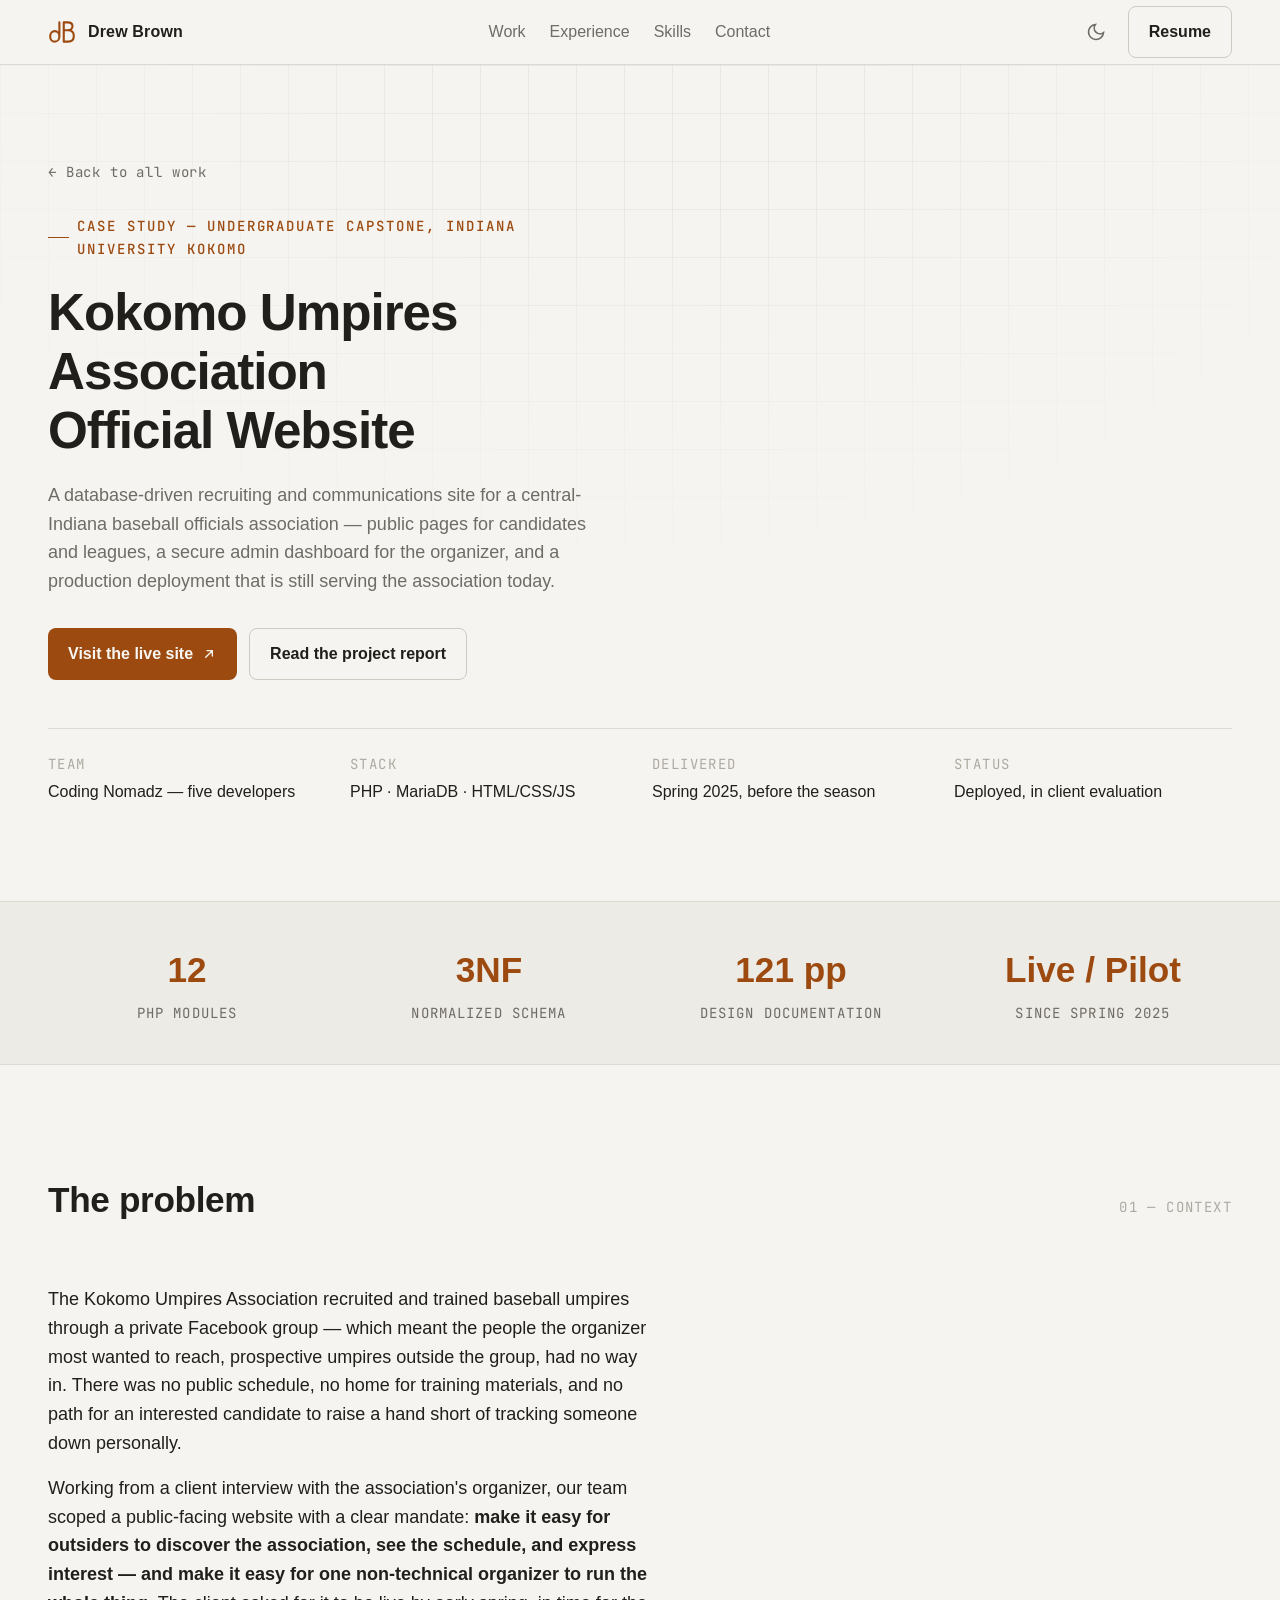
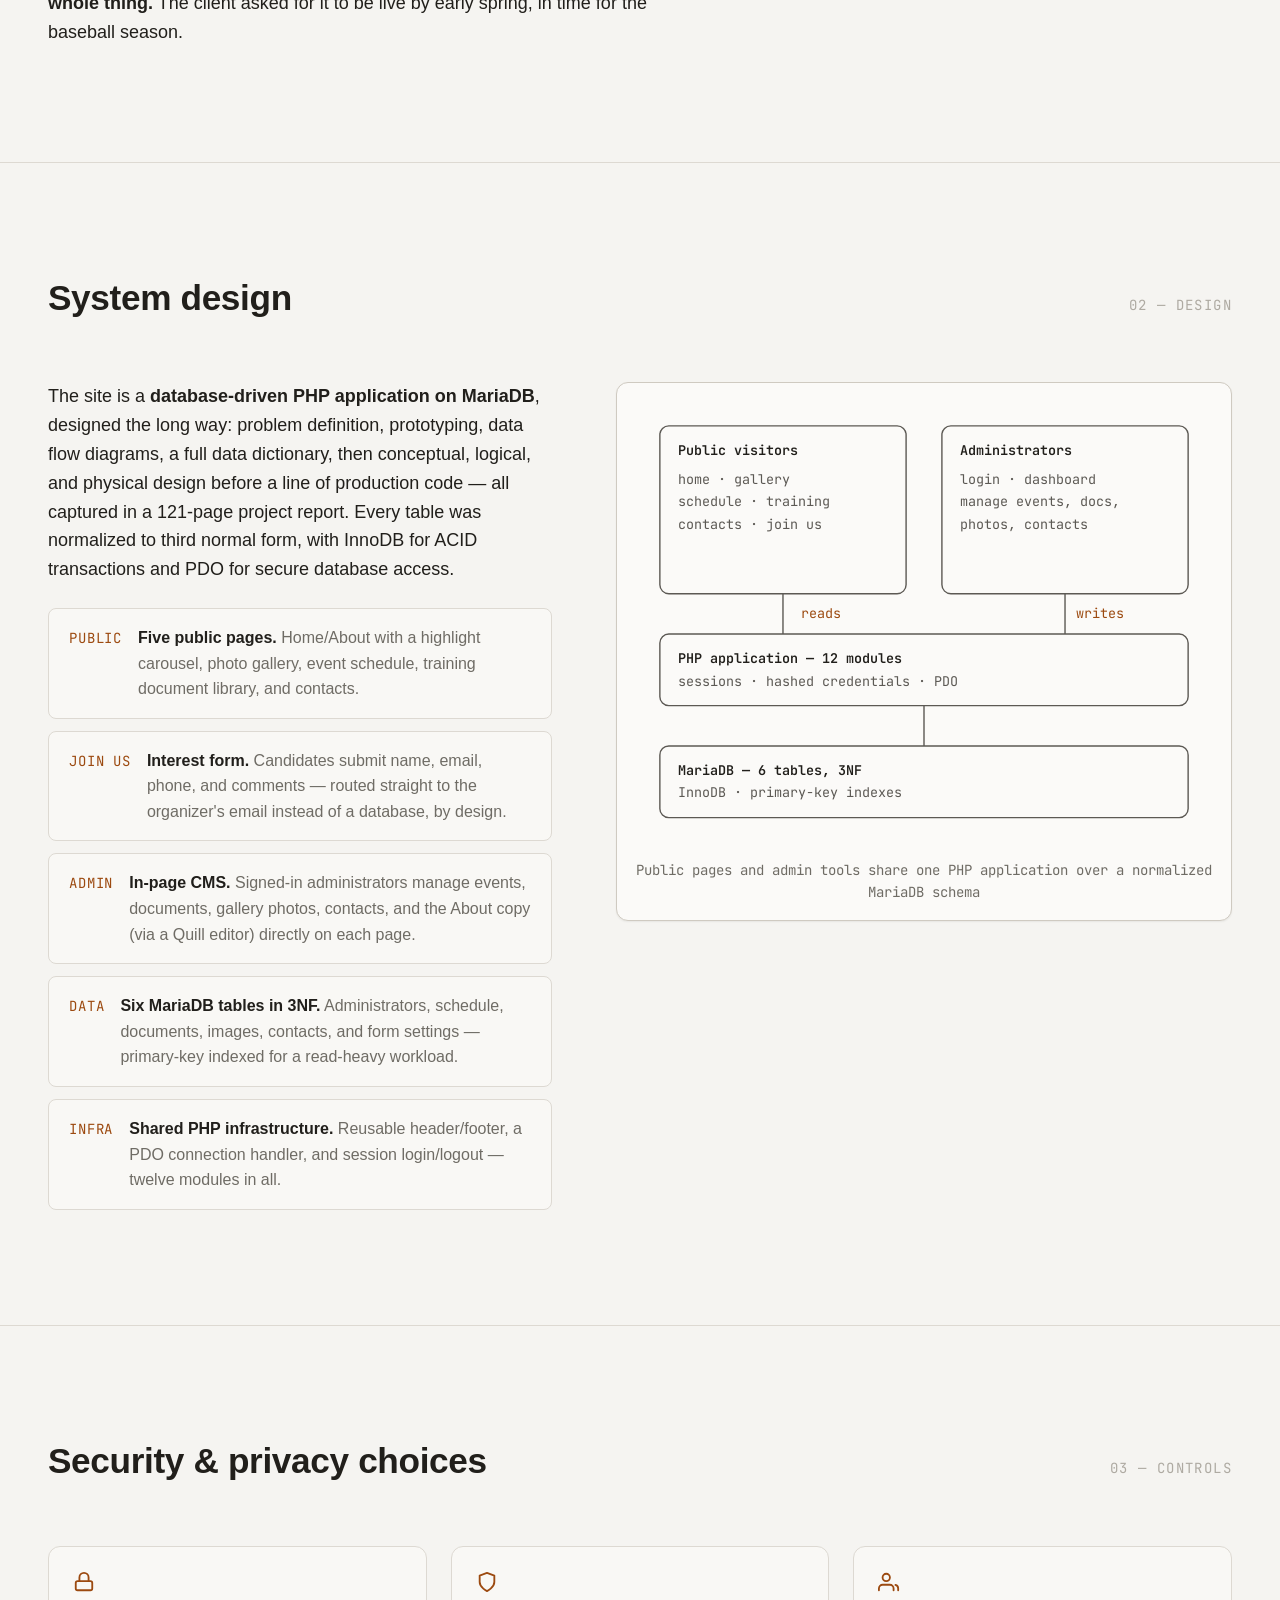
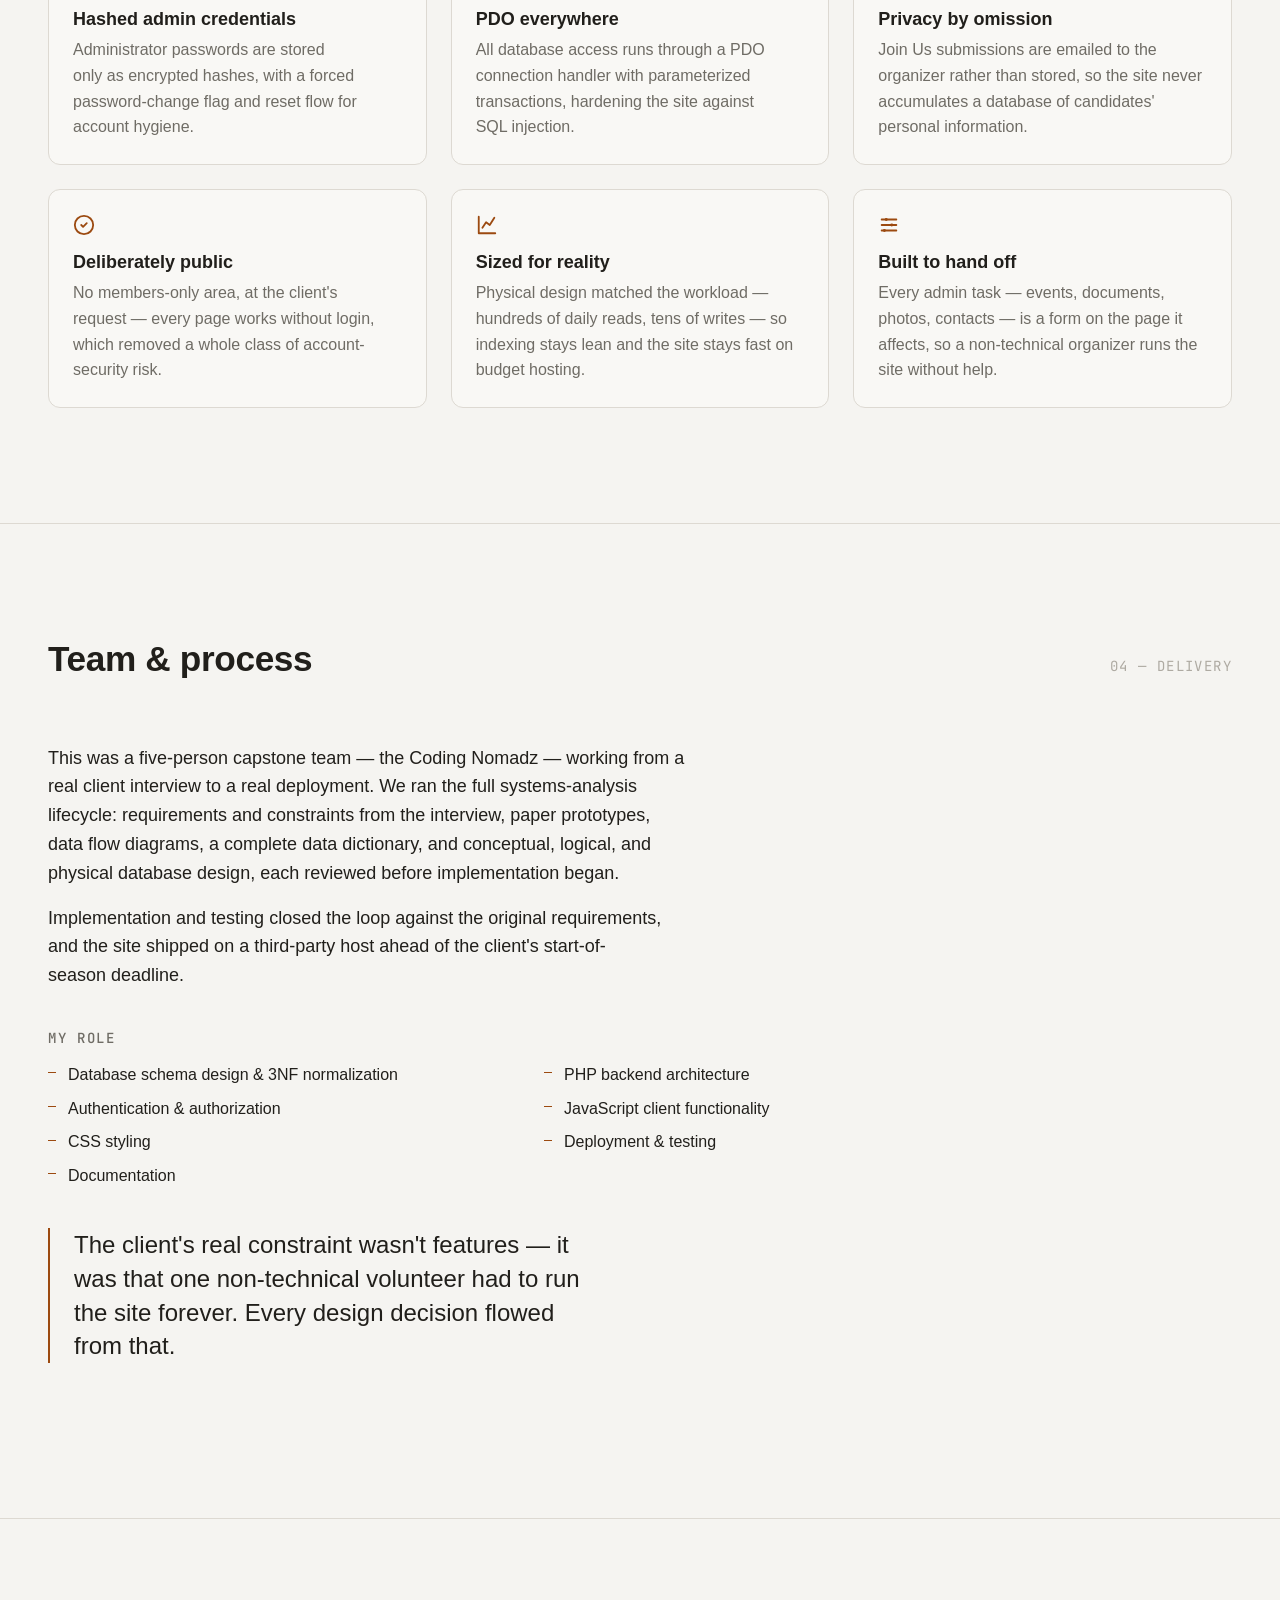
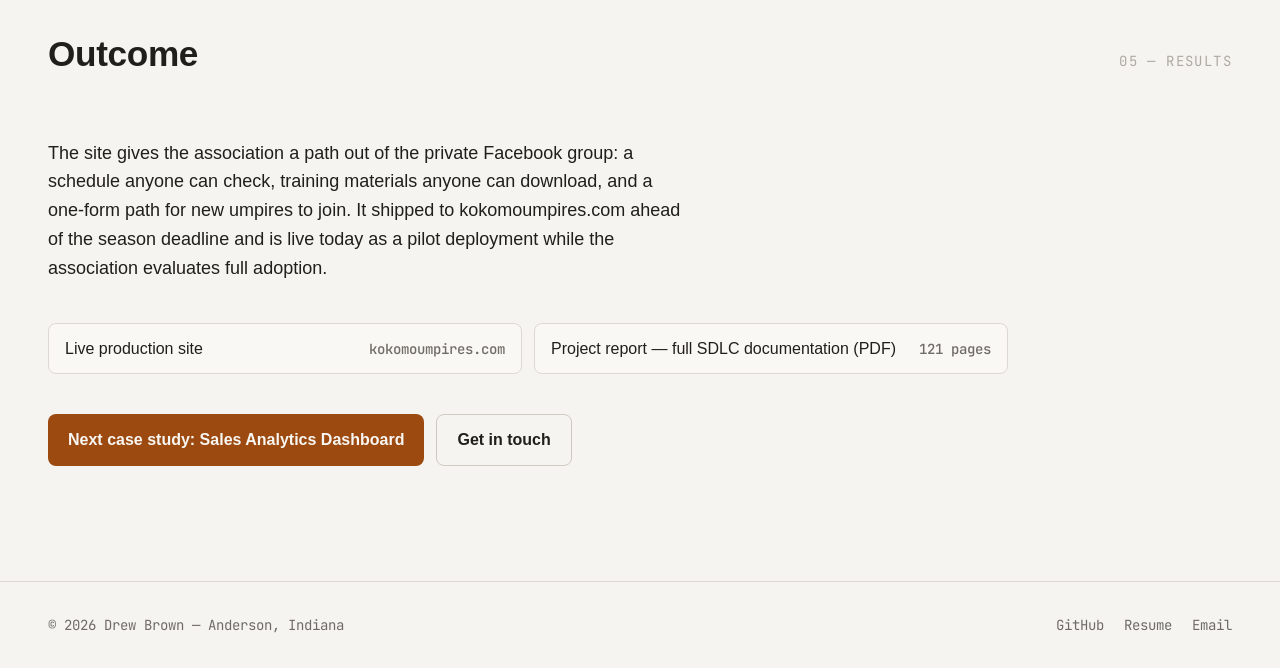
==== projects/kokomo-umpires.html @ 5def9eaa "feat(site): initial working site" ====
<!doctype html>
<html lang="en">
<head>
  <meta charset="utf-8" />
  <meta name="viewport" content="width=device-width, initial-scale=1" />
  <title>Kokomo Umpires Association Website — Case Study | Drew Brown</title>
  <meta name="description" content="Case study: a database-driven PHP and MariaDB website for the Kokomo Umpires Association — public recruiting site with an admin CMS, built by the five-person Coding Nomadz team at Indiana University Kokomo and still live in production." />
  <meta property="og:title" content="Kokomo Umpires Association Website — Case Study" />
  <meta property="og:description" content="A PHP/MariaDB production website with an admin CMS, delivered as an IU Kokomo capstone and still serving the association today." />
  <link rel="icon" type="image/svg+xml" href="data:image/svg+xml,%3Csvg xmlns='http://www.w3.org/2000/svg' viewBox='0 0 32 32'%3E%3Cg fill='none' stroke='%239c4a10' stroke-width='2.4' stroke-linecap='round' stroke-linejoin='round'%3E%3Cpath d='M13 5V21C13 24.5 10.8 27 7.7 27C4.5 27 2.5 24.5 2.5 21C2.5 17.5 4.5 15 7.7 15C10.8 15 13 17.5 13 21'/%3E%3Cpath d='M18 27V5H22.5C26 5 28 6.7 28 9.5C28 12.3 26 14 22.5 14H18M18 14H23C27 14 29.5 16.2 29.5 20.5C29.5 24.8 27 27 23 27H18'/%3E%3C/g%3E%3C/svg%3E" />
  <link href="https://api.fontshare.com/v2/css?f[]=cabinet-grotesk@500,700,800&f[]=general-sans@400,500,600&display=swap" rel="stylesheet" />
  <link rel="preconnect" href="https://fonts.googleapis.com" />
  <link rel="preconnect" href="https://fonts.gstatic.com" crossorigin />
  <link href="https://fonts.googleapis.com/css2?family=JetBrains+Mono:wght@400;500&display=swap" rel="stylesheet" />
  <link rel="stylesheet" href="../base.css" />
  <link rel="stylesheet" href="../style.css" />
</head>
<body>
  <a class="sr-only" href="#main">Skip to content</a>

  <header class="header">
    <div class="container header-inner">
      <a class="brand" href="../index.html" aria-label="Drew Brown — home">
        <svg width="28" height="28" viewBox="0 0 32 32" fill="none" aria-hidden="true">
          <path d="M13 5 V21 C13 24.5 10.8 27 7.7 27 C4.5 27 2.5 24.5 2.5 21 C2.5 17.5 4.5 15 7.7 15 C10.8 15 13 17.5 13 21"
          fill="none" stroke="currentColor" stroke-width="2.4" stroke-linecap="round" stroke-linejoin="round"
          />
          <path
          d="M18 27 V5 H22.5 C26 5 28 6.7 28 9.5 C28 12.3 26 14 22.5 14 H18 H23 C27 14 29.5 16.2 29.5 20.5 C29.5 24.8 27 27 23 27 H18"
          fill="none" stroke="currentColor" stroke-width="2.4" stroke-linecap="round" stroke-linejoin="round"
          />
        </svg>
        <span class="brand-name">Drew Brown</span>
      </a>
      <nav class="nav" id="site-nav" aria-label="Primary">
        <a href="../index.html#work">Work</a>
        <a href="../index.html#experience">Experience</a>
        <a href="../index.html#skills">Skills</a>
        <a href="../index.html#contact">Contact</a>
      </nav>
      <div class="header-actions">
        <button class="theme-toggle" data-theme-toggle aria-label="Switch color theme"></button>
        <a class="btn btn-ghost" href="../assets/Drew_Brown_Resume_2026.pdf" target="_blank" rel="noopener noreferrer">Resume</a>
        <button class="nav-toggle" data-nav-toggle aria-label="Open menu" aria-expanded="false" aria-controls="site-nav">
          <svg width="22" height="22" viewBox="0 0 24 24" fill="none" stroke="currentColor" stroke-width="2" stroke-linecap="round" aria-hidden="true"><path d="M3 6h18M3 12h18M3 18h18"/></svg>
        </button>
      </div>
    </div>
  </header>

  <main id="main">
    <!-- CASE HERO -->
    <section class="case-hero">
      <div class="container">
        <p class="breadcrumb"><a href="../index.html">← Back to all work</a></p>
        <p class="kicker" style="margin-top: var(--space-8);">Case study — undergraduate capstone, Indiana University Kokomo</p>
        <h1>Kokomo Umpires Association Official Website</h1>
        <p class="hero-sub">
          A database-driven recruiting and communications site for a central-Indiana
          baseball officials association — public pages for candidates and leagues, a
          secure admin dashboard for the organizer, and a production deployment that
          is still serving the association today.
        </p>
        <div class="hero-ctas" style="margin-bottom: 0;">
          <a class="btn btn-primary" href="https://www.kokomoumpires.com/" target="_blank" rel="noopener noreferrer">
            Visit the live site
            <svg width="16" height="16" viewBox="0 0 24 24" fill="none" stroke="currentColor" stroke-width="2" stroke-linecap="round" stroke-linejoin="round" aria-hidden="true"><path d="M7 17 17 7M9 7h8v8"/></svg>
          </a>
          <a class="btn btn-ghost" href="../assets/KUA_Project_Writeup.pdf" target="_blank" rel="noopener noreferrer">Read the project report</a>
        </div>
        <dl class="case-meta">
          <div>
            <dt>Team</dt>
            <dd>Coding Nomadz — five developers</dd>
          </div>
          <div>
            <dt>Stack</dt>
            <dd>PHP · MariaDB · HTML/CSS/JS</dd>
          </div>
          <div>
            <dt>Delivered</dt>
            <dd>Spring 2025, before the season</dd>
          </div>
          <div>
            <dt>Status</dt>
            <dd>Deployed, in client evaluation</dd>
          </div>
        </dl>
      </div>
    </section>

    <!-- METRICS -->
    <div class="metrics-band">
      <div class="container">
        <div class="metric">
          <div class="metric-value">12</div>
          <div class="metric-label">PHP modules</div>
        </div>
        <div class="metric">
          <div class="metric-value">3NF</div>
          <div class="metric-label">Normalized schema</div>
        </div>
        <div class="metric">
          <div class="metric-value">121 pp</div>
          <div class="metric-label">Design documentation</div>
        </div>
        <div class="metric">
          <div class="metric-value">Live / Pilot</div>
          <div class="metric-label">Since spring 2025</div>
        </div>
      </div>
    </div>

    <!-- PROBLEM -->
    <section class="section">
      <div class="container">
        <div class="section-head reveal">
          <h2 class="section-title">The problem</h2>
          <span class="index-num">01 — CONTEXT</span>
        </div>
        <div class="prose reveal">
          <p>
            The Kokomo Umpires Association recruited and trained baseball umpires through a
            private Facebook group — which meant the people the organizer most wanted to
            reach, prospective umpires outside the group, had no way in. There was no
            public schedule, no home for training materials, and no path for an interested
            candidate to raise a hand short of tracking someone down personally.
          </p>
          <p>
            Working from a client interview with the association's organizer, our team
            scoped a public-facing website with a clear mandate: <strong>make it easy for
            outsiders to discover the association, see the schedule, and express interest —
            and make it easy for one non-technical organizer to run the whole thing.</strong>
            The client asked for it to be live by early spring, in time for the baseball
            season.
          </p>
        </div>
      </div>
    </section>

    <!-- SYSTEM DESIGN -->
    <section class="section">
      <div class="container">
        <div class="section-head reveal">
          <h2 class="section-title">System design</h2>
          <span class="index-num">02 — DESIGN</span>
        </div>
        <div class="two-col">
          <div class="reveal">
            <div class="prose">
              <p>
                The site is a <strong>database-driven PHP application on MariaDB</strong>,
                designed the long way: problem definition, prototyping, data flow diagrams,
                a full data dictionary, then conceptual, logical, and physical design before
                a line of production code — all captured in a 121-page project report.
                Every table was normalized to third normal form, with InnoDB for ACID
                transactions and PDO for secure database access.
              </p>
            </div>
            <ul class="layer-list">
              <li>
                <span class="layer-tag">PUBLIC</span>
                <span class="layer-desc"><strong>Five public pages.</strong> Home/About with a highlight carousel, photo gallery, event schedule, training document library, and contacts.</span>
              </li>
              <li>
                <span class="layer-tag">JOIN US</span>
                <span class="layer-desc"><strong>Interest form.</strong> Candidates submit name, email, phone, and comments — routed straight to the organizer's email instead of a database, by design.</span>
              </li>
              <li>
                <span class="layer-tag">ADMIN</span>
                <span class="layer-desc"><strong>In-page CMS.</strong> Signed-in administrators manage events, documents, gallery photos, contacts, and the About copy (via a Quill editor) directly on each page.</span>
              </li>
              <li>
                <span class="layer-tag">DATA</span>
                <span class="layer-desc"><strong>Six MariaDB tables in 3NF.</strong> Administrators, schedule, documents, images, contacts, and form settings — primary-key indexed for a read-heavy workload.</span>
              </li>
              <li>
                <span class="layer-tag">INFRA</span>
                <span class="layer-desc"><strong>Shared PHP infrastructure.</strong> Reusable header/footer, a PDO connection handler, and session login/logout — twelve modules in all.</span>
              </li>
            </ul>
          </div>
          <div class="reveal">
            <div class="figure-frame">
              <figure>
                <svg viewBox="0 0 520 400" fill="none" role="img" aria-label="Diagram of the Kokomo Umpires site: public pages and admin tools sharing one PHP application over a MariaDB database" font-family="JetBrains Mono, monospace" font-size="12">
                  <g stroke="#5c5954" stroke-width="1.25">
                    <rect x="24" y="24" width="220" height="150" rx="8"/>
                    <rect x="276" y="24" width="220" height="150" rx="8"/>
                    <rect x="24" y="210" width="472" height="64" rx="8"/>
                    <rect x="24" y="310" width="472" height="64" rx="8"/>
                    <path d="M134 174v36M386 174v36M260 274v36"/>
                  </g>
                  <g fill="#211f1b">
                    <text x="40" y="50" font-weight="600">Public visitors</text>
                    <text x="40" y="76" fill="#5c5954">home · gallery</text>
                    <text x="40" y="96" fill="#5c5954">schedule · training</text>
                    <text x="40" y="116" fill="#5c5954">contacts · join us</text>
                    <text x="292" y="50" font-weight="600">Administrators</text>
                    <text x="292" y="76" fill="#5c5954">login · dashboard</text>
                    <text x="292" y="96" fill="#5c5954">manage events, docs,</text>
                    <text x="292" y="116" fill="#5c5954">photos, contacts</text>
                    <text x="40" y="236" font-weight="600">PHP application — 12 modules</text>
                    <text x="40" y="256" fill="#5c5954">sessions · hashed credentials · PDO</text>
                    <text x="40" y="336" font-weight="600">MariaDB — 6 tables, 3NF</text>
                    <text x="40" y="356" fill="#5c5954">InnoDB · primary-key indexes</text>
                  </g>
                  <text x="150" y="196" fill="#9c4a10" class="accent-text">reads</text>
                  <text x="396" y="196" fill="#9c4a10" class="accent-text">writes</text>
                </svg>
                <figcaption>Public pages and admin tools share one PHP application over a normalized MariaDB schema</figcaption>
              </figure>
            </div>
          </div>
        </div>
      </div>
    </section>

    <!-- SECURITY -->
    <section class="section">
      <div class="container">
        <div class="section-head reveal">
          <h2 class="section-title">Security &amp; privacy choices</h2>
          <span class="index-num">03 — CONTROLS</span>
        </div>
        <div class="control-grid">
          <div class="control-card reveal">
            <svg width="22" height="22" viewBox="0 0 24 24" fill="none" stroke="currentColor" stroke-width="2" stroke-linecap="round" stroke-linejoin="round" aria-hidden="true"><rect x="3" y="11" width="18" height="10" rx="2"/><path d="M7 11V7a5 5 0 0 1 10 0v4"/></svg>
            <h3>Hashed admin credentials</h3>
            <p>Administrator passwords are stored only as encrypted hashes, with a forced password-change flag and reset flow for account hygiene.</p>
          </div>
          <div class="control-card reveal">
            <svg width="22" height="22" viewBox="0 0 24 24" fill="none" stroke="currentColor" stroke-width="2" stroke-linecap="round" stroke-linejoin="round" aria-hidden="true"><path d="M12 22s8-4 8-10V5l-8-3-8 3v7c0 6 8 10 8 10z"/></svg>
            <h3>PDO everywhere</h3>
            <p>All database access runs through a PDO connection handler with parameterized transactions, hardening the site against SQL injection.</p>
          </div>
          <div class="control-card reveal">
            <svg width="22" height="22" viewBox="0 0 24 24" fill="none" stroke="currentColor" stroke-width="2" stroke-linecap="round" stroke-linejoin="round" aria-hidden="true"><path d="M17 21v-2a4 4 0 0 0-4-4H5a4 4 0 0 0-4 4v2"/><circle cx="9" cy="7" r="4"/><path d="M22 21v-2a4 4 0 0 0-3-3.87"/></svg>
            <h3>Privacy by omission</h3>
            <p>Join Us submissions are emailed to the organizer rather than stored, so the site never accumulates a database of candidates' personal information.</p>
          </div>
          <div class="control-card reveal">
            <svg width="22" height="22" viewBox="0 0 24 24" fill="none" stroke="currentColor" stroke-width="2" stroke-linecap="round" stroke-linejoin="round" aria-hidden="true"><path d="M9 12l2 2 4-4"/><circle cx="12" cy="12" r="10"/></svg>
            <h3>Deliberately public</h3>
            <p>No members-only area, at the client's request — every page works without login, which removed a whole class of account-security risk.</p>
          </div>
          <div class="control-card reveal">
            <svg width="22" height="22" viewBox="0 0 24 24" fill="none" stroke="currentColor" stroke-width="2" stroke-linecap="round" stroke-linejoin="round" aria-hidden="true"><path d="M3 3v18h18"/><path d="m7 15 4-6 4 3 5-8"/></svg>
            <h3>Sized for reality</h3>
            <p>Physical design matched the workload — hundreds of daily reads, tens of writes — so indexing stays lean and the site stays fast on budget hosting.</p>
          </div>
          <div class="control-card reveal">
            <svg width="22" height="22" viewBox="0 0 24 24" fill="none" stroke="currentColor" stroke-width="2" stroke-linecap="round" stroke-linejoin="round" aria-hidden="true"><path d="M4 6h16M4 12h16M4 18h16"/><circle cx="9" cy="6" r="1.6" fill="currentColor" stroke="none"/><circle cx="15" cy="12" r="1.6" fill="currentColor" stroke="none"/><circle cx="7" cy="18" r="1.6" fill="currentColor" stroke="none"/></svg>
            <h3>Built to hand off</h3>
            <p>Every admin task — events, documents, photos, contacts — is a form on the page it affects, so a non-technical organizer runs the site without help.</p>
          </div>
        </div>
      </div>
    </section>

    <!-- PROCESS -->
    <section class="section">
      <div class="container">
        <div class="section-head reveal">
          <h2 class="section-title">Team &amp; process</h2>
          <span class="index-num">04 — DELIVERY</span>
        </div>
        <div class="prose reveal">
          <p>
            This was a five-person capstone team — the Coding Nomadz — working from a real
            client interview to a real deployment. We ran the full systems-analysis
            lifecycle: requirements and constraints from the interview, paper prototypes,
            data flow diagrams, a complete data dictionary, and conceptual, logical, and
            physical database design, each reviewed before implementation began.
          </p>
          <p>
            Implementation and testing closed the loop against the original requirements,
            and the site shipped on a third-party host ahead of the client's
            start-of-season deadline.
          </p>
        </div>
        <div class="reveal" style="margin-top: var(--space-10);">
          <h3 class="role-heading">My role</h3>
          <ul class="role-list" role="list">
            <li>Database schema design &amp; 3NF normalization</li>
            <li>PHP backend architecture</li>
            <li>Authentication &amp; authorization</li>
            <li>JavaScript client functionality</li>
            <li>CSS styling</li>
            <li>Deployment &amp; testing</li>
            <li>Documentation</li>
          </ul>
        </div>
        <div class="quote-block reveal">
          <p>
            The client's real constraint wasn't features — it was that one non-technical
            volunteer had to run the site forever. Every design decision flowed from that.
          </p>
        </div>
      </div>
    </section>

    <!-- OUTCOME -->
    <section class="section">
      <div class="container">
        <div class="section-head reveal">
          <h2 class="section-title">Outcome</h2>
          <span class="index-num">05 — RESULTS</span>
        </div>
        <div class="prose reveal">
          <p>
            The site gives the association a path out of the private Facebook group: 
            a schedule anyone can check, training materials anyone can download, and 
            a one-form path for new umpires to join. It shipped to kokomoumpires.com 
            ahead of the season deadline and is live today as a pilot deployment while 
            the association evaluates full adoption.
          </p>
        </div>
        <ul class="doc-links reveal" role="list">
          <li><a href="https://www.kokomoumpires.com/" target="_blank" rel="noopener noreferrer"><span>Live production site</span><span class="doc-path">kokomoumpires.com</span></a></li>
          <li><a href="../assets/KUA_Project_Writeup.pdf" target="_blank" rel="noopener noreferrer"><span>Project report — full SDLC documentation (PDF)</span><span class="doc-path">121 pages</span></a></li>
        </ul>
        <div class="hero-ctas reveal" style="margin-top: var(--space-10); margin-bottom: 0;">
          <a class="btn btn-primary" href="./sales-analytics-dashboard.html">Next case study: Sales Analytics Dashboard</a>
          <a class="btn btn-ghost" href="../index.html#contact">Get in touch</a>
        </div>
      </div>
    </section>
  </main>

  <footer class="footer">
    <div class="container footer-inner">
      <p>© <span data-year>2026</span> Drew Brown — Anderson, Indiana</p>
      <div class="footer-links">
        <a href="https://github.com/soyabeansoupluvr" target="_blank" rel="noopener noreferrer">GitHub</a>
        <a href="../assets/Drew_Brown_Resume_2026.pdf" target="_blank" rel="noopener noreferrer">Resume</a>
        <a href="mailto:brown.drew.711@gmail.com">Email</a>
      </div>
    </div>
  </footer>

  <script src="../app.js" defer></script>
</body>
</html>
---- base.css ----
/* base.css — reset + foundations */
*,
*::before,
*::after {
  box-sizing: border-box;
  margin: 0;
  padding: 0;
}

html {
  -moz-text-size-adjust: none;
  -webkit-text-size-adjust: none;
  text-size-adjust: none;
  -webkit-font-smoothing: antialiased;
  -moz-osx-font-smoothing: grayscale;
  text-rendering: optimizeLegibility;
  scroll-behavior: smooth;
  hanging-punctuation: first last;
  scroll-padding-top: var(--space-16);
}

body {
  min-height: 100dvh;
  line-height: 1.6;
  font-family: var(--font-body, sans-serif);
  font-size: var(--text-base);
  color: var(--color-text);
  background-color: var(--color-bg);
}

img,
picture,
video,
canvas,
svg {
  display: block;
  max-width: 100%;
  height: auto;
}
ul[role='list'],
ol[role='list'] {
  list-style: none;
}
input,
button,
textarea,
select {
  font: inherit;
  color: inherit;
}

h1,
h2,
h3,
h4,
h5,
h6 {
  text-wrap: balance;
  line-height: 1.15;
}
p,
li,
figcaption {
  text-wrap: pretty;
  max-width: 72ch;
}

::selection {
  background: oklch(from var(--color-primary) l c h / 0.25);
  color: var(--color-text);
}

:focus-visible {
  outline: 2px solid var(--color-primary);
  outline-offset: 3px;
  border-radius: var(--radius-sm);
}

@media (prefers-reduced-motion: reduce) {
  *,
  *::before,
  *::after {
    animation-duration: 0.01ms !important;
    animation-iteration-count: 1 !important;
    transition-duration: 0.01ms !important;
    scroll-behavior: auto !important;
  }
}

button {
  cursor: pointer;
  background: none;
  border: none;
}
table {
  border-collapse: collapse;
  width: 100%;
}

a,
button,
[role='button'],
[role='link'],
input,
textarea,
select {
  transition:
    color var(--transition-interactive),
    background var(--transition-interactive),
    border-color var(--transition-interactive),
    box-shadow var(--transition-interactive);
}

.sr-only {
  position: absolute;
  width: 1px;
  height: 1px;
  padding: 0;
  margin: -1px;
  overflow: hidden;
  clip: rect(0, 0, 0, 0);
  white-space: nowrap;
  border-width: 0;
}
---- style.css ----
/* ============================================================
   Drew Brown — Portfolio
   Art direction: "Copper & Graphite" — industrial control-room
   precision meets data engineering. Warm graphite surfaces,
   one copper accent, mono technical labels.
   ============================================================ */

:root,
[data-theme='light'] {
  /* Type scale */
  --text-xs: clamp(0.75rem, 0.7rem + 0.25vw, 0.875rem);
  --text-sm: clamp(0.875rem, 0.8rem + 0.35vw, 1rem);
  --text-base: clamp(1rem, 0.95rem + 0.25vw, 1.125rem);
  --text-lg: clamp(1.125rem, 1rem + 0.75vw, 1.5rem);
  --text-xl: clamp(1.5rem, 1.2rem + 1.25vw, 2.25rem);
  --text-2xl: clamp(2rem, 1.2rem + 2.5vw, 3.5rem);
  --text-3xl: clamp(2.5rem, 1rem + 4vw, 5rem);

  /* Spacing */
  --space-1: 0.25rem;
  --space-2: 0.5rem;
  --space-3: 0.75rem;
  --space-4: 1rem;
  --space-5: 1.25rem;
  --space-6: 1.5rem;
  --space-8: 2rem;
  --space-10: 2.5rem;
  --space-12: 3rem;
  --space-16: 4rem;
  --space-20: 5rem;
  --space-24: 6rem;
  --space-32: 8rem;

  /* Surfaces — warm paper */
  --color-bg: #f5f4f1;
  --color-surface: #f9f8f5;
  --color-surface-2: #fbfaf8;
  --color-surface-offset: #edebe6;
  --color-divider: #ddd9d2;
  --color-border: #cfcac1;

  /* Text — graphite */
  --color-text: #211f1b;
  --color-text-muted: #6f6c65;
  --color-text-faint: #aeaaa2;
  --color-text-inverse: #f8f7f3;

  /* Accent — copper */
  --color-primary: #9c4a10;
  --color-primary-hover: #7c3a0d;
  --color-primary-active: #5c2b0a;
  --color-primary-highlight: #ecdac9;

  /* Radius */
  --radius-sm: 0.375rem;
  --radius-md: 0.5rem;
  --radius-lg: 0.75rem;
  --radius-xl: 1rem;
  --radius-full: 9999px;

  --transition-interactive: 180ms cubic-bezier(0.16, 1, 0.3, 1);

  --shadow-sm: 0 1px 2px oklch(0.2 0.01 80 / 0.06);
  --shadow-md: 0 4px 12px oklch(0.2 0.01 80 / 0.08);
  --shadow-lg: 0 12px 32px oklch(0.2 0.01 80 / 0.12);

  --content-narrow: 640px;
  --content-default: 960px;
  --content-wide: 1200px;

  /* Fonts */
  --font-display: 'Cabinet Grotesk', 'Helvetica Neue', sans-serif;
  --font-body: 'General Sans', 'Segoe UI', sans-serif;
  --font-mono: 'JetBrains Mono', 'SFMono-Regular', Consolas, monospace;

  /* Blueprint grid line color */
  --grid-line: oklch(from var(--color-text) l c h / 0.05);
}

[data-theme='dark'] {
  --color-bg: #161513;
  --color-surface: #1b1a18;
  --color-surface-2: #201f1c;
  --color-surface-offset: #1d1c1a;
  --color-divider: #262420;
  --color-border: #3a3733;

  --color-text: #d5d3cf;
  --color-text-muted: #908d86;
  --color-text-faint: #5c5954;
  --color-text-inverse: #211f1b;

  --color-primary: #dd9251;
  --color-primary-hover: #e7a86f;
  --color-primary-active: #efbe90;
  --color-primary-highlight: #3a2d21;

  --shadow-sm: 0 1px 2px oklch(0 0 0 / 0.2);
  --shadow-md: 0 4px 12px oklch(0 0 0 / 0.3);
  --shadow-lg: 0 12px 32px oklch(0 0 0 / 0.4);

  --grid-line: oklch(from var(--color-text) l c h / 0.045);
}

@media (prefers-color-scheme: dark) {
  :root:not([data-theme]) {
    --color-bg: #161513;
    --color-surface: #1b1a18;
    --color-surface-2: #201f1c;
    --color-surface-offset: #1d1c1a;
    --color-divider: #262420;
    --color-border: #3a3733;
    --color-text: #d5d3cf;
    --color-text-muted: #908d86;
    --color-text-faint: #5c5954;
    --color-text-inverse: #211f1b;
    --color-primary: #dd9251;
    --color-primary-hover: #e7a86f;
    --color-primary-active: #efbe90;
    --color-primary-highlight: #3a2d21;
    --shadow-sm: 0 1px 2px oklch(0 0 0 / 0.2);
    --shadow-md: 0 4px 12px oklch(0 0 0 / 0.3);
    --shadow-lg: 0 12px 32px oklch(0 0 0 / 0.4);
    --grid-line: oklch(from var(--color-text) l c h / 0.045);
  }
}

/* ============ Layout primitives ============ */

.container {
  width: min(100% - 2 * clamp(var(--space-4), 5vw, var(--space-12)), var(--content-wide));
  margin-inline: auto;
}

.section {
  padding-block: clamp(var(--space-16), 9vw, var(--space-32));
}

.section + .section {
  border-top: 1px solid var(--color-divider);
}

.section-head {
  display: flex;
  align-items: baseline;
  justify-content: space-between;
  gap: var(--space-4);
  margin-bottom: clamp(var(--space-8), 5vw, var(--space-16));
}

.section-title {
  font-family: var(--font-display);
  font-weight: 700;
  font-size: var(--text-xl);
  letter-spacing: -0.01em;
}

.kicker {
  font-family: var(--font-mono);
  font-size: var(--text-xs);
  font-weight: 500;
  letter-spacing: 0.14em;
  text-transform: uppercase;
  color: var(--color-primary);
  display: inline-flex;
  align-items: center;
  gap: var(--space-2);
}

.kicker::before {
  content: '';
  width: 1.5rem;
  height: 1px;
  background: currentColor;
}

.index-num {
  font-family: var(--font-mono);
  font-size: var(--text-xs);
  color: var(--color-text-faint);
  letter-spacing: 0.1em;
}

/* ============ Header ============ */

.header {
  position: sticky;
  top: 0;
  z-index: 50;
  background: oklch(from var(--color-bg) l c h / 0.85);
  backdrop-filter: blur(12px);
  -webkit-backdrop-filter: blur(12px);
  border-bottom: 1px solid var(--color-divider);
}

.header-inner {
  display: flex;
  align-items: center;
  justify-content: space-between;
  gap: var(--space-4);
  height: 4rem;
}

.brand {
  display: inline-flex;
  align-items: center;
  gap: var(--space-3);
  text-decoration: none;
  color: var(--color-text);
}

.brand-name {
  font-family: var(--font-display);
  font-weight: 700;
  font-size: var(--text-sm);
  letter-spacing: 0.01em;
  white-space: nowrap;
}

.brand svg {
  color: var(--color-primary);
  flex-shrink: 0;
}

.nav {
  display: flex;
  align-items: center;
  gap: var(--space-6);
}

.nav a {
  font-size: var(--text-sm);
  font-weight: 500;
  color: var(--color-text-muted);
  text-decoration: none;
}

.nav a:hover {
  color: var(--color-text);
}

.header-actions {
  display: flex;
  align-items: center;
  gap: var(--space-3);
}

.theme-toggle {
  display: inline-flex;
  align-items: center;
  justify-content: center;
  width: 2.5rem;
  height: 2.5rem;
  border-radius: var(--radius-md);
  color: var(--color-text-muted);
  border: 1px solid transparent;
}

.theme-toggle:hover {
  color: var(--color-text);
  background: var(--color-surface-offset);
}

.nav-toggle {
  display: none;
  width: 2.75rem;
  height: 2.75rem;
  align-items: center;
  justify-content: center;
  border-radius: var(--radius-md);
  color: var(--color-text);
}

/* ============ Buttons ============ */

.btn {
  display: inline-flex;
  align-items: center;
  justify-content: center;
  gap: var(--space-2);
  font-size: var(--text-sm);
  font-weight: 600;
  padding: var(--space-3) var(--space-5);
  border-radius: var(--radius-md);
  text-decoration: none;
  white-space: nowrap;
  min-height: 44px;
}

.btn-primary {
  background: var(--color-primary);
  color: var(--color-text-inverse);
}

.btn-primary:hover {
  background: var(--color-primary-hover);
}

.btn-primary:active {
  background: var(--color-primary-active);
}

.btn-ghost {
  color: var(--color-text);
  border: 1px solid var(--color-border);
  background: transparent;
}

.btn-ghost:hover {
  border-color: var(--color-text-muted);
  background: var(--color-surface-offset);
}

.btn svg {
  flex-shrink: 0;
}

/* ============ Hero ============ */

.hero {
  position: relative;
  padding-block: clamp(var(--space-20), 12vw, var(--space-32));
  overflow: hidden;
}

.hero::before {
  content: '';
  position: absolute;
  inset: 0;
  background-image:
    linear-gradient(var(--grid-line) 1px, transparent 1px),
    linear-gradient(90deg, var(--grid-line) 1px, transparent 1px);
  background-size: 48px 48px;
  mask-image: radial-gradient(ellipse 90% 80% at 50% 0%, black 30%, transparent 75%);
  -webkit-mask-image: radial-gradient(ellipse 90% 80% at 50% 0%, black 30%, transparent 75%);
  pointer-events: none;
}

.hero .container {
  position: relative;
}

.hero h1 {
  font-family: var(--font-display);
  font-weight: 800;
  font-size: var(--text-3xl);
  letter-spacing: -0.02em;
  max-width: 17ch;
  margin-block: var(--space-6) var(--space-6);
}

.hero h1 em {
  font-style: normal;
  color: var(--color-primary);
}

.hero-sub {
  font-size: var(--text-base);
  color: var(--color-text-muted);
  max-width: 56ch;
  margin-bottom: var(--space-10);
}

.hero-ctas {
  display: flex;
  flex-wrap: wrap;
  gap: var(--space-3);
  margin-bottom: clamp(var(--space-12), 7vw, var(--space-20));
}

.hero-stats {
  display: grid;
  grid-template-columns: repeat(4, 1fr);
  gap: var(--space-6);
  border-top: 1px solid var(--color-divider);
  padding-top: var(--space-8);
}

.stat .stat-value {
  font-family: var(--font-display);
  font-weight: 700;
  font-size: var(--text-lg);
  line-height: 1.2;
}

.stat .stat-label {
  font-family: var(--font-mono);
  font-size: var(--text-xs);
  color: var(--color-text-muted);
  letter-spacing: 0.06em;
  text-transform: uppercase;
  margin-top: var(--space-1);
}

/* ============ Work cards ============ */

.work-grid {
  display: grid;
  gap: var(--space-6);
}

.project-card {
  display: grid;
  grid-template-columns: 1.15fr 0.85fr;
  border: 1px solid var(--color-border);
  border-radius: var(--radius-xl);
  background: var(--color-surface);
  overflow: hidden;
  text-decoration: none;
  color: inherit;
  box-shadow: var(--shadow-sm);
}

.project-card:hover {
  border-color: var(--color-text-muted);
  box-shadow: var(--shadow-md);
}

.project-card-body {
  padding: clamp(var(--space-6), 4vw, var(--space-12));
  display: flex;
  flex-direction: column;
  align-items: flex-start;
}

.project-card h3 {
  font-family: var(--font-display);
  font-weight: 700;
  font-size: var(--text-xl);
  letter-spacing: -0.01em;
  margin-block: var(--space-3) var(--space-3);
}

.project-card p {
  color: var(--color-text-muted);
  font-size: var(--text-base);
  margin-bottom: var(--space-6);
}

.chip-row {
  display: flex;
  flex-wrap: wrap;
  gap: var(--space-2);
  margin-bottom: var(--space-6);
}

.chip {
  font-family: var(--font-mono);
  font-size: var(--text-xs);
  padding: var(--space-1) var(--space-3);
  border: 1px solid var(--color-divider);
  border-radius: var(--radius-full);
  color: var(--color-text-muted);
  background: var(--color-surface-2);
  white-space: nowrap;
}

.chip-accent {
  color: var(--color-primary);
  border-color: oklch(from var(--color-primary) l c h / 0.35);
  background: var(--color-primary-highlight);
}

.card-link {
  margin-top: auto;
  font-size: var(--text-sm);
  font-weight: 600;
  color: var(--color-primary);
  display: inline-flex;
  align-items: center;
  gap: var(--space-2);
  text-decoration: none;
}

.project-card:hover .card-link,
.card-link:hover {
  color: var(--color-primary-hover);
}

.card-links {
  margin-top: auto;
  display: flex;
  flex-wrap: wrap;
  gap: var(--space-3) var(--space-6);
}

.card-links .card-link {
  margin-top: 0;
  min-height: 44px;
  align-items: center;
}

.project-card-visual {
  position: relative;
  background: var(--color-surface-offset);
  border-left: 1px solid var(--color-divider);
  display: flex;
  align-items: center;
  justify-content: center;
  padding: clamp(var(--space-6), 3vw, var(--space-10));
  min-height: 280px;
}

.project-card-visual svg {
  width: 100%;
  max-width: 380px;
  height: auto;
}

/* ============ Experience timeline ============ */

.timeline {
  display: grid;
  gap: 0;
}

.timeline-item {
  display: grid;
  grid-template-columns: 200px 1fr;
  gap: var(--space-8);
  padding-block: var(--space-8);
}

.timeline-item + .timeline-item {
  border-top: 1px solid var(--color-divider);
}

.timeline-period {
  font-family: var(--font-mono);
  font-size: var(--text-xs);
  color: var(--color-text-muted);
  letter-spacing: 0.06em;
  padding-top: var(--space-1);
}

.timeline-body h3 {
  font-size: var(--text-lg);
  font-weight: 600;
}

.timeline-org {
  font-size: var(--text-sm);
  color: var(--color-primary);
  font-weight: 500;
  margin-bottom: var(--space-3);
}

.timeline-body ul {
  list-style: none;
  display: grid;
  gap: var(--space-2);
}

.timeline-body li {
  color: var(--color-text-muted);
  font-size: var(--text-base);
  padding-left: var(--space-5);
  position: relative;
}

.timeline-body li::before {
  content: '';
  position: absolute;
  left: 0;
  top: 0.65em;
  width: 0.5rem;
  height: 1px;
  background: var(--color-primary);
}

/* ============ Skills ============ */

.skills-grid {
  display: grid;
  grid-template-columns: repeat(4, 1fr);
  gap: var(--space-6);
}

.skill-group {
  border: 1px solid var(--color-divider);
  border-radius: var(--radius-lg);
  background: var(--color-surface);
  padding: var(--space-6);
}

.skill-group h3 {
  font-family: var(--font-mono);
  font-size: var(--text-xs);
  font-weight: 500;
  letter-spacing: 0.12em;
  text-transform: uppercase;
  color: var(--color-text-muted);
  margin-bottom: var(--space-4);
}

.skill-group ul {
  list-style: none;
  display: grid;
  gap: var(--space-2);
}

.skill-group li {
  font-size: var(--text-sm);
  font-weight: 500;
}

.skill-group li span {
  color: var(--color-text-faint);
  font-weight: 400;
}

/* ============ Education ============ */

.edu-grid {
  display: grid;
  grid-template-columns: repeat(3, 1fr);
  gap: var(--space-6);
}

.edu-card {
  border-top: 2px solid var(--color-primary);
  background: var(--color-surface);
  border-inline: 1px solid var(--color-divider);
  border-bottom: 1px solid var(--color-divider);
  border-radius: 0 0 var(--radius-lg) var(--radius-lg);
  padding: var(--space-6);
}

.edu-card .edu-year {
  font-family: var(--font-mono);
  font-size: var(--text-xs);
  color: var(--color-text-muted);
  letter-spacing: 0.08em;
}

.edu-card h3 {
  font-size: var(--text-base);
  font-weight: 600;
  margin-block: var(--space-2) var(--space-1);
}

.edu-card p {
  font-size: var(--text-sm);
  color: var(--color-text-muted);
}

/* ============ Contact ============ */

.contact {
  text-align: center;
}

.contact h2 {
  font-family: var(--font-display);
  font-weight: 800;
  font-size: var(--text-2xl);
  letter-spacing: -0.02em;
  margin-block: var(--space-4) var(--space-4);
}

.contact p {
  color: var(--color-text-muted);
  margin-inline: auto;
  margin-bottom: var(--space-8);
  max-width: 48ch;
}

.contact .hero-ctas {
  justify-content: center;
  margin-bottom: 0;
}

/* ============ Footer ============ */

.footer {
  border-top: 1px solid var(--color-divider);
  padding-block: var(--space-8);
}

.footer-inner {
  display: flex;
  align-items: center;
  justify-content: space-between;
  gap: var(--space-4);
  flex-wrap: wrap;
}

.footer p,
.footer a {
  font-family: var(--font-mono);
  font-size: var(--text-xs);
  color: var(--color-text-muted);
}

.footer a {
  text-decoration: none;
}

.footer a:hover {
  color: var(--color-text);
}

.footer-links {
  display: flex;
  gap: var(--space-5);
}

/* ============ Case study page ============ */

.case-hero {
  padding-block: clamp(var(--space-16), 9vw, var(--space-24));
  position: relative;
  overflow: hidden;
}

.case-hero::before {
  content: '';
  position: absolute;
  inset: 0;
  background-image:
    linear-gradient(var(--grid-line) 1px, transparent 1px),
    linear-gradient(90deg, var(--grid-line) 1px, transparent 1px);
  background-size: 48px 48px;
  mask-image: radial-gradient(ellipse 90% 90% at 50% 0%, black 20%, transparent 70%);
  -webkit-mask-image: radial-gradient(ellipse 90% 90% at 50% 0%, black 20%, transparent 70%);
  pointer-events: none;
}

.case-hero .container {
  position: relative;
}

.case-hero h1 {
  font-family: var(--font-display);
  font-weight: 800;
  font-size: var(--text-2xl);
  letter-spacing: -0.02em;
  max-width: 22ch;
  margin-block: var(--space-6) var(--space-5);
}

.case-hero .hero-sub {
  margin-bottom: var(--space-8);
}

.case-meta {
  display: grid;
  grid-template-columns: repeat(4, minmax(0, 1fr));
  gap: var(--space-6);
  border-top: 1px solid var(--color-divider);
  padding-top: var(--space-6);
  margin-top: clamp(var(--space-8), 5vw, var(--space-12));
}

.case-meta dt {
  font-family: var(--font-mono);
  font-size: var(--text-xs);
  letter-spacing: 0.1em;
  text-transform: uppercase;
  color: var(--color-text-faint);
  margin-bottom: var(--space-1);
}

.case-meta dd {
  font-size: var(--text-sm);
  font-weight: 500;
}

.metrics-band {
  background: var(--color-surface-offset);
  border-block: 1px solid var(--color-divider);
  padding-block: var(--space-10);
}

.metrics-band .container {
  display: grid;
  grid-template-columns: repeat(4, 1fr);
  gap: var(--space-6);
}

.metric {
  text-align: center;
}

.metric-value {
  font-family: var(--font-display);
  font-weight: 800;
  font-size: var(--text-xl);
  font-variant-numeric: tabular-nums;
  color: var(--color-primary);
}

.metric-label {
  font-family: var(--font-mono);
  font-size: var(--text-xs);
  letter-spacing: 0.08em;
  text-transform: uppercase;
  color: var(--color-text-muted);
  margin-top: var(--space-1);
}

.prose {
  max-width: var(--content-narrow);
}

.prose p + p {
  margin-top: var(--space-4);
}

.prose strong {
  font-weight: 600;
}

.prose code {
  font-family: var(--font-mono);
  font-size: 0.85em;
  background: var(--color-surface-offset);
  border: 1px solid var(--color-divider);
  border-radius: var(--radius-sm);
  padding: 0.1em 0.4em;
}

.two-col {
  display: grid;
  grid-template-columns: minmax(0, 0.9fr) minmax(0, 1.1fr);
  gap: clamp(var(--space-8), 5vw, var(--space-16));
  align-items: start;
}

.figure-frame {
  border: 1px solid var(--color-border);
  border-radius: var(--radius-lg);
  background: #fbfaf8;
  padding: var(--space-4);
  box-shadow: var(--shadow-sm);
}

.figure-frame img {
  width: 100%;
  border-radius: var(--radius-sm);
}

.figure-frame figcaption {
  font-family: var(--font-mono);
  font-size: var(--text-xs);
  color: #6f6c65; /* fixed: frame stays light in both themes */
  padding-top: var(--space-3);
  text-align: center;
  margin-inline: auto;
}

.layer-list {
  list-style: none;
  display: grid;
  gap: var(--space-3);
  margin-top: var(--space-6);
}

.layer-list li {
  display: grid;
  grid-template-columns: auto 1fr;
  gap: var(--space-4);
  align-items: baseline;
  border: 1px solid var(--color-divider);
  border-radius: var(--radius-md);
  background: var(--color-surface);
  padding: var(--space-4) var(--space-5);
}

.layer-list .layer-tag {
  font-family: var(--font-mono);
  font-size: var(--text-xs);
  color: var(--color-primary);
  letter-spacing: 0.06em;
  white-space: nowrap;
}

.layer-list .layer-desc {
  font-size: var(--text-sm);
  color: var(--color-text-muted);
}

.layer-list .layer-desc strong {
  color: var(--color-text);
  font-weight: 600;
}

.control-grid {
  display: grid;
  grid-template-columns: repeat(3, 1fr);
  gap: var(--space-6);
}

.control-card {
  border: 1px solid var(--color-divider);
  border-radius: var(--radius-lg);
  background: var(--color-surface);
  padding: var(--space-6);
}

.control-card svg {
  color: var(--color-primary);
  margin-bottom: var(--space-4);
}

.control-card h3 {
  font-size: var(--text-base);
  font-weight: 600;
  margin-bottom: var(--space-2);
}

.control-card p {
  font-size: var(--text-sm);
  color: var(--color-text-muted);
}

.pipeline {
  display: grid;
  grid-template-columns: repeat(5, 1fr);
  gap: var(--space-3);
  margin-top: var(--space-8);
}

.pipeline-step {
  border: 1px solid var(--color-divider);
  border-radius: var(--radius-md);
  background: var(--color-surface);
  padding: var(--space-4);
  position: relative;
}

.pipeline-step .step-num {
  font-family: var(--font-mono);
  font-size: var(--text-xs);
  color: var(--color-primary);
}

.pipeline-step h3 {
  font-size: var(--text-sm);
  font-weight: 600;
  margin-block: var(--space-2) var(--space-1);
}

.pipeline-step p {
  font-size: var(--text-xs);
  color: var(--color-text-muted);
  line-height: 1.5;
}

.media-placeholders {
  display: grid;
  grid-template-columns: repeat(2, 1fr);
  gap: var(--space-6);
}

.placeholder-card {
  border: 1.5px dashed var(--color-border);
  border-radius: var(--radius-lg);
  padding: clamp(var(--space-10), 5vw, var(--space-16)) var(--space-6);
  display: flex;
  flex-direction: column;
  align-items: center;
  text-align: center;
  gap: var(--space-3);
}

.placeholder-card svg {
  color: var(--color-text-faint);
  margin-bottom: var(--space-2);
}

.placeholder-card h3 {
  font-size: var(--text-base);
  font-weight: 600;
}

.placeholder-card p {
  font-size: var(--text-sm);
  color: var(--color-text-muted);
  max-width: 42ch;
}

.placeholder-card .chip {
  margin-top: var(--space-2);
}

.doc-links {
  list-style: none;
  display: grid;
  grid-template-columns: repeat(2, 1fr);
  gap: var(--space-3);
  margin-top: var(--space-10);
  max-width: var(--content-default);
}

.doc-links a {
  display: flex;
  align-items: baseline;
  justify-content: space-between;
  gap: var(--space-4);
  border: 1px solid var(--color-divider);
  border-radius: var(--radius-md);
  background: var(--color-surface);
  padding: var(--space-3) var(--space-4);
  text-decoration: none;
  color: var(--color-text);
  font-size: var(--text-sm);
  font-weight: 500;
}

.doc-links a:hover {
  border-color: var(--color-primary);
}

.doc-links .doc-path {
  font-family: var(--font-mono);
  font-size: var(--text-xs);
  color: var(--color-text-muted);
  white-space: nowrap;
}

.role-heading {
  font-family: var(--font-mono);
  font-size: var(--text-xs);
  font-weight: 500;
  letter-spacing: 0.12em;
  text-transform: uppercase;
  color: var(--color-text-muted);
  margin-bottom: var(--space-4);
}

.role-list {
  list-style: none;
  display: grid;
  grid-template-columns: repeat(2, minmax(0, 1fr));
  gap: var(--space-2) var(--space-8);
  max-width: var(--content-default);
}

.role-list li {
  font-size: var(--text-sm);
  font-weight: 500;
  padding-left: var(--space-5);
  position: relative;
}

.role-list li::before {
  content: '';
  position: absolute;
  left: 0;
  top: 0.65em;
  width: 0.5rem;
  height: 1px;
  background: var(--color-primary);
}

.quote-block {
  border-left: 2px solid var(--color-primary);
  padding-left: var(--space-6);
  margin-block: var(--space-10);
  max-width: 56ch;
}

.quote-block p {
  font-family: var(--font-display);
  font-weight: 500;
  font-size: var(--text-lg);
  line-height: 1.4;
}

.breadcrumb {
  font-family: var(--font-mono);
  font-size: var(--text-xs);
  letter-spacing: 0.06em;
}

.breadcrumb a {
  color: var(--color-text-muted);
  text-decoration: none;
}

.breadcrumb a:hover {
  color: var(--color-primary);
}

/* SVG accent parts follow the theme accent */
.accent-rect {
  stroke: var(--color-primary);
}
.accent-text,
.accent-fill {
  fill: var(--color-primary);
}

/* ============ Reveal animation ============ */

.reveal {
  opacity: 0;
  transform: translateY(16px);
  transition:
    opacity 0.7s cubic-bezier(0.16, 1, 0.3, 1),
    transform 0.7s cubic-bezier(0.16, 1, 0.3, 1);
}

.reveal.is-visible {
  opacity: 1;
  transform: none;
}

@media (prefers-reduced-motion: reduce) {
  .reveal {
    opacity: 1;
    transform: none;
  }
}

/* ============ Responsive ============ */

@media (max-width: 900px) {
  .skills-grid {
    grid-template-columns: repeat(2, 1fr);
  }
  .edu-grid {
    grid-template-columns: 1fr;
  }
  .control-grid {
    grid-template-columns: repeat(2, 1fr);
  }
  .pipeline {
    grid-template-columns: repeat(2, 1fr);
  }
  .doc-links {
    grid-template-columns: 1fr;
  }
  .media-placeholders {
    grid-template-columns: 1fr;
  }
  .role-list {
    grid-template-columns: 1fr;
  }
  .two-col {
    grid-template-columns: 1fr;
  }
  .case-meta {
    grid-template-columns: repeat(2, 1fr);
  }
  .project-card {
    grid-template-columns: 1fr;
  }
  .project-card-visual {
    border-left: none;
    border-top: 1px solid var(--color-divider);
    min-height: 220px;
  }
}

@media (max-width: 720px) {
  .nav {
    position: absolute;
    top: 4rem;
    left: 0;
    right: 0;
    flex-direction: column;
    align-items: stretch;
    gap: 0;
    background: var(--color-bg);
    border-bottom: 1px solid var(--color-divider);
    padding: var(--space-2) 0 var(--space-4);
    display: none;
  }
  .nav.is-open {
    display: flex;
  }
  .nav a {
    padding: var(--space-3) clamp(var(--space-4), 5vw, var(--space-12));
    min-height: 44px;
    display: flex;
    align-items: center;
  }
  .nav-toggle {
    display: inline-flex;
  }
  .header .btn {
    display: none;
  }
  .hero-stats {
    grid-template-columns: repeat(2, 1fr);
    gap: var(--space-6) var(--space-4);
  }
  .timeline-item {
    grid-template-columns: 1fr;
    gap: var(--space-2);
  }
  .metrics-band .container {
    grid-template-columns: repeat(2, 1fr);
    gap: var(--space-8) var(--space-4);
  }
  .skills-grid {
    grid-template-columns: 1fr;
  }
  .control-grid {
    grid-template-columns: 1fr;
  }
  .pipeline {
    grid-template-columns: 1fr;
  }
  .section-head {
    flex-direction: column;
    gap: var(--space-2);
  }
}
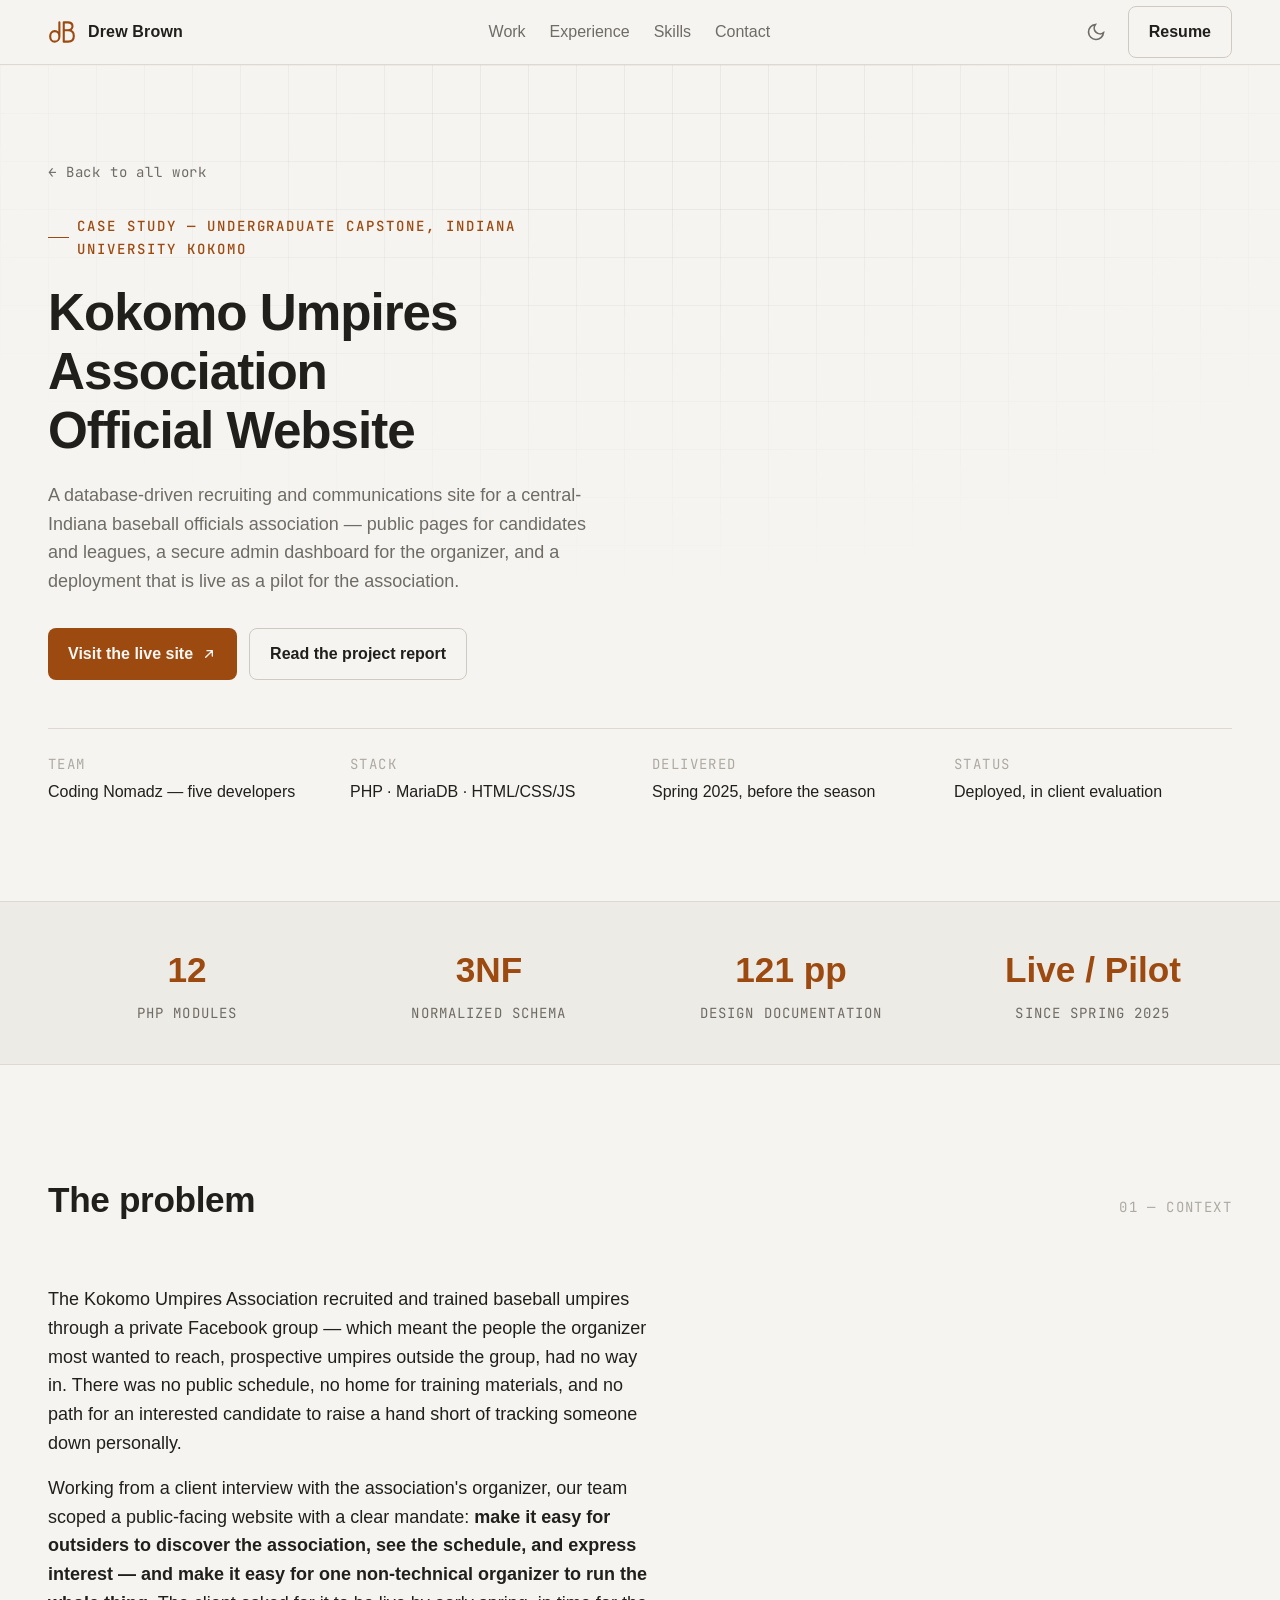
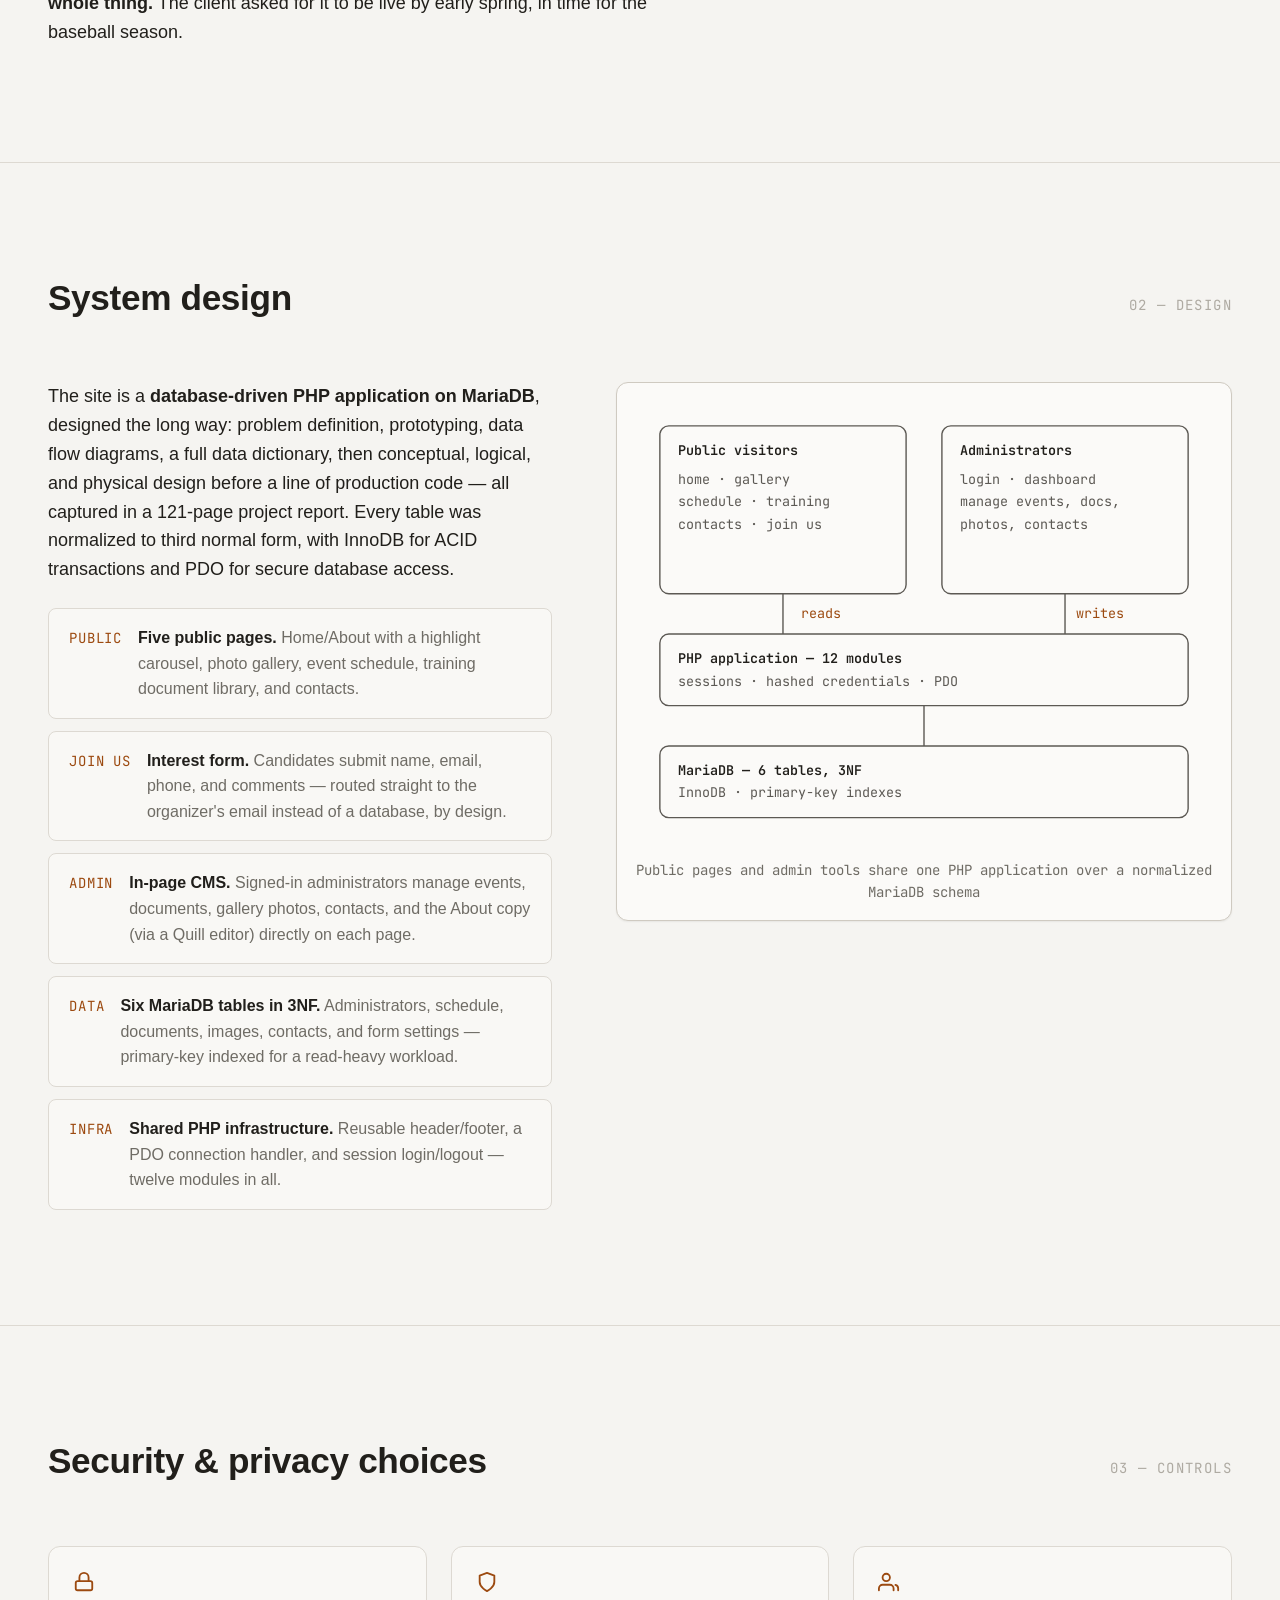
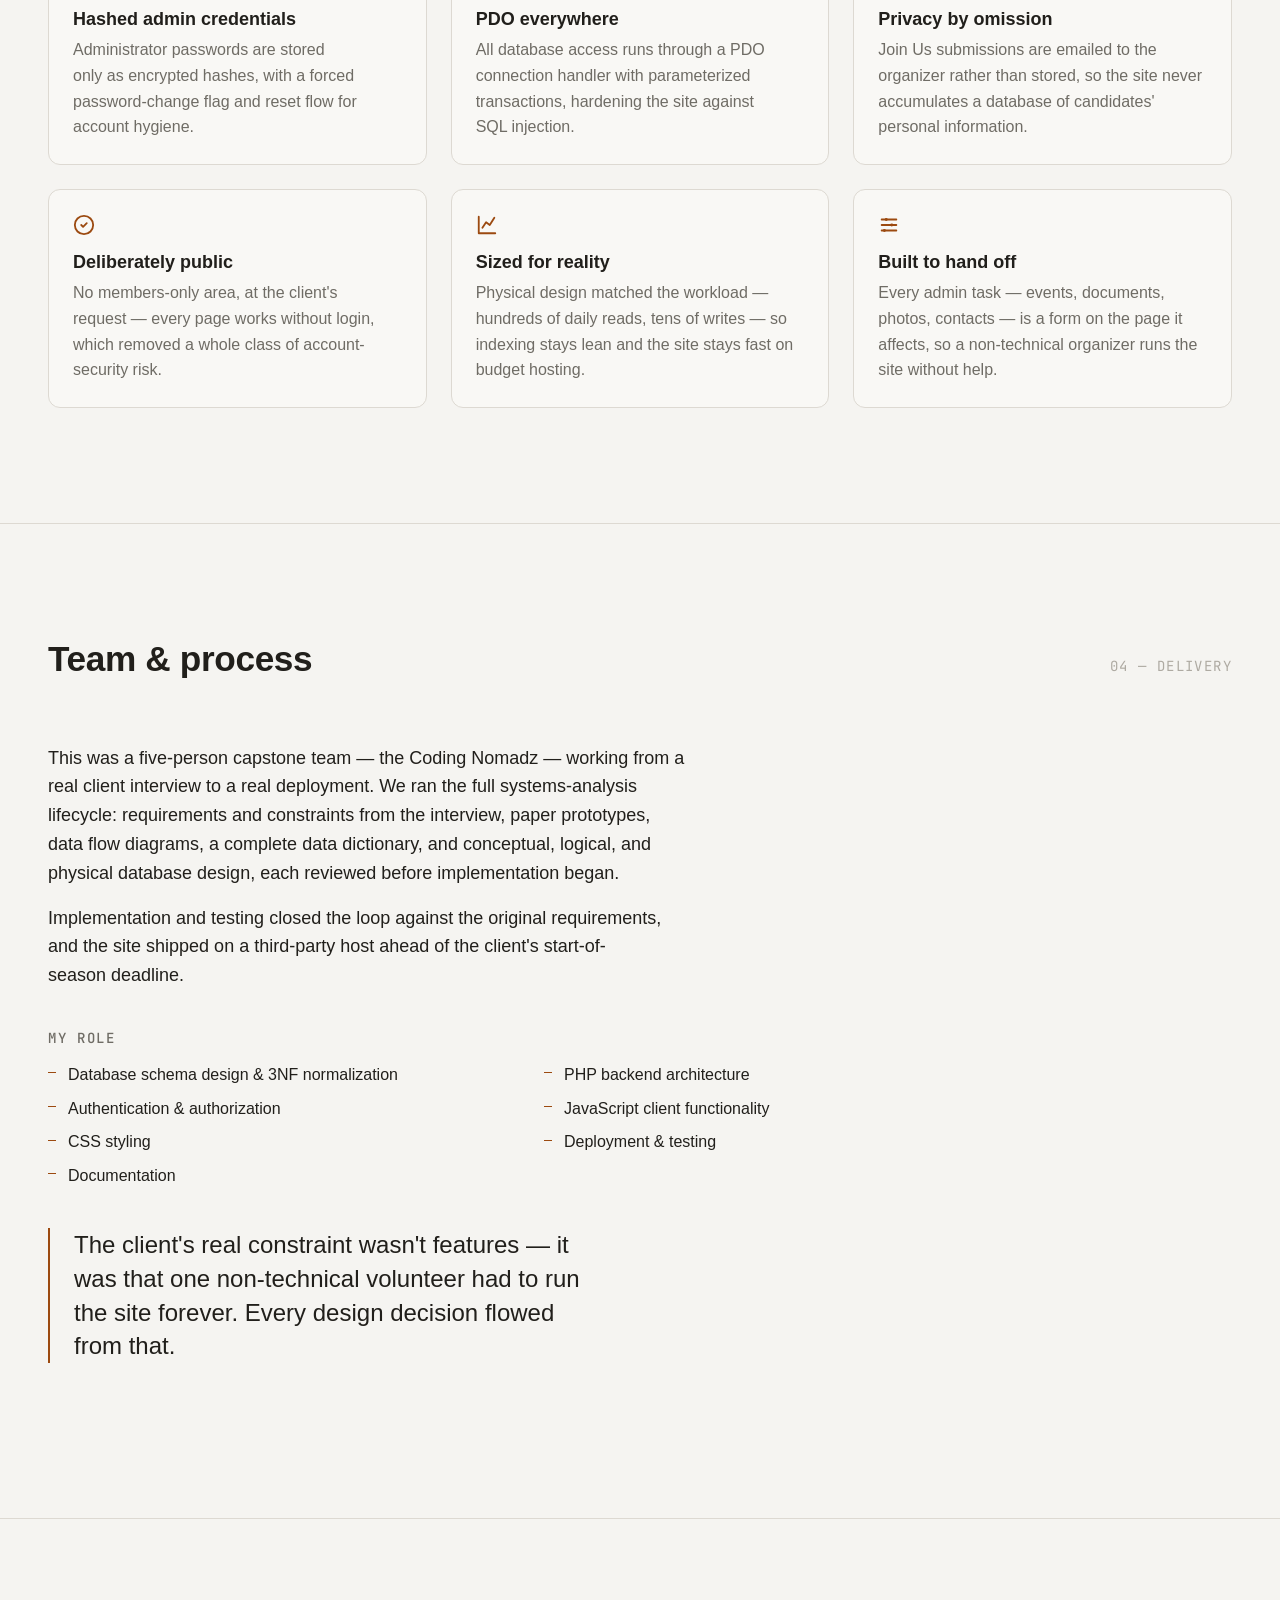
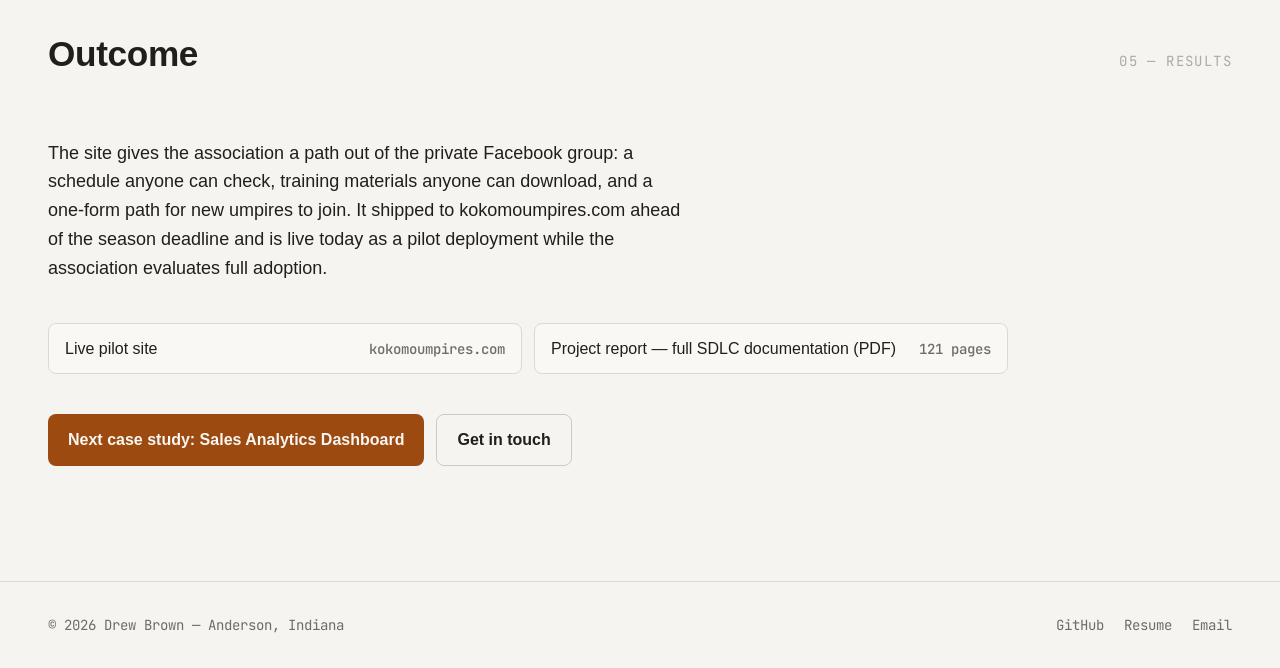
==== commit fbd09d54: "feat(site): clarify wording Update wording to reflect reality about the Kokomo Umpires website" ====
--- a/projects/kokomo-umpires.html
+++ b/projects/kokomo-umpires.html
@@ -4,9 +4,9 @@
   <meta charset="utf-8" />
   <meta name="viewport" content="width=device-width, initial-scale=1" />
   <title>Kokomo Umpires Association Website — Case Study | Drew Brown</title>
-  <meta name="description" content="Case study: a database-driven PHP and MariaDB website for the Kokomo Umpires Association — public recruiting site with an admin CMS, built by the five-person Coding Nomadz team at Indiana University Kokomo and still live in production." />
+  <meta name="description" content="Case study: a database-driven PHP and MariaDB website for the Kokomo Umpires Association — public recruiting site with an admin CMS, built by the five-person Coding Nomadz team at Indiana University Kokomo." />
   <meta property="og:title" content="Kokomo Umpires Association Website — Case Study" />
-  <meta property="og:description" content="A PHP/MariaDB production website with an admin CMS, delivered as an IU Kokomo capstone and still serving the association today." />
+  <meta property="og:description" content="A PHP/MariaDB website with an admin CMS, delivered as an IU Kokomo capstone." />
   <link rel="icon" type="image/svg+xml" href="data:image/svg+xml,%3Csvg xmlns='http://www.w3.org/2000/svg' viewBox='0 0 32 32'%3E%3Cg fill='none' stroke='%239c4a10' stroke-width='2.4' stroke-linecap='round' stroke-linejoin='round'%3E%3Cpath d='M13 5V21C13 24.5 10.8 27 7.7 27C4.5 27 2.5 24.5 2.5 21C2.5 17.5 4.5 15 7.7 15C10.8 15 13 17.5 13 21'/%3E%3Cpath d='M18 27V5H22.5C26 5 28 6.7 28 9.5C28 12.3 26 14 22.5 14H18M18 14H23C27 14 29.5 16.2 29.5 20.5C29.5 24.8 27 27 23 27H18'/%3E%3C/g%3E%3C/svg%3E" />
   <link href="https://api.fontshare.com/v2/css?f[]=cabinet-grotesk@500,700,800&f[]=general-sans@400,500,600&display=swap" rel="stylesheet" />
   <link rel="preconnect" href="https://fonts.googleapis.com" />
@@ -58,8 +58,8 @@
         <p class="hero-sub">
           A database-driven recruiting and communications site for a central-Indiana
           baseball officials association — public pages for candidates and leagues, a
-          secure admin dashboard for the organizer, and a production deployment that
-          is still serving the association today.
+          secure admin dashboard for the organizer, and a deployment that
+          is live as a pilot for the association.
         </p>
         <div class="hero-ctas" style="margin-bottom: 0;">
           <a class="btn btn-primary" href="https://www.kokomoumpires.com/" target="_blank" rel="noopener noreferrer">
@@ -317,7 +317,7 @@
           </p>
         </div>
         <ul class="doc-links reveal" role="list">
-          <li><a href="https://www.kokomoumpires.com/" target="_blank" rel="noopener noreferrer"><span>Live production site</span><span class="doc-path">kokomoumpires.com</span></a></li>
+          <li><a href="https://www.kokomoumpires.com/" target="_blank" rel="noopener noreferrer"><span>Live pilot site</span><span class="doc-path">kokomoumpires.com</span></a></li>
           <li><a href="../assets/KUA_Project_Writeup.pdf" target="_blank" rel="noopener noreferrer"><span>Project report — full SDLC documentation (PDF)</span><span class="doc-path">121 pages</span></a></li>
         </ul>
         <div class="hero-ctas reveal" style="margin-top: var(--space-10); margin-bottom: 0;">
